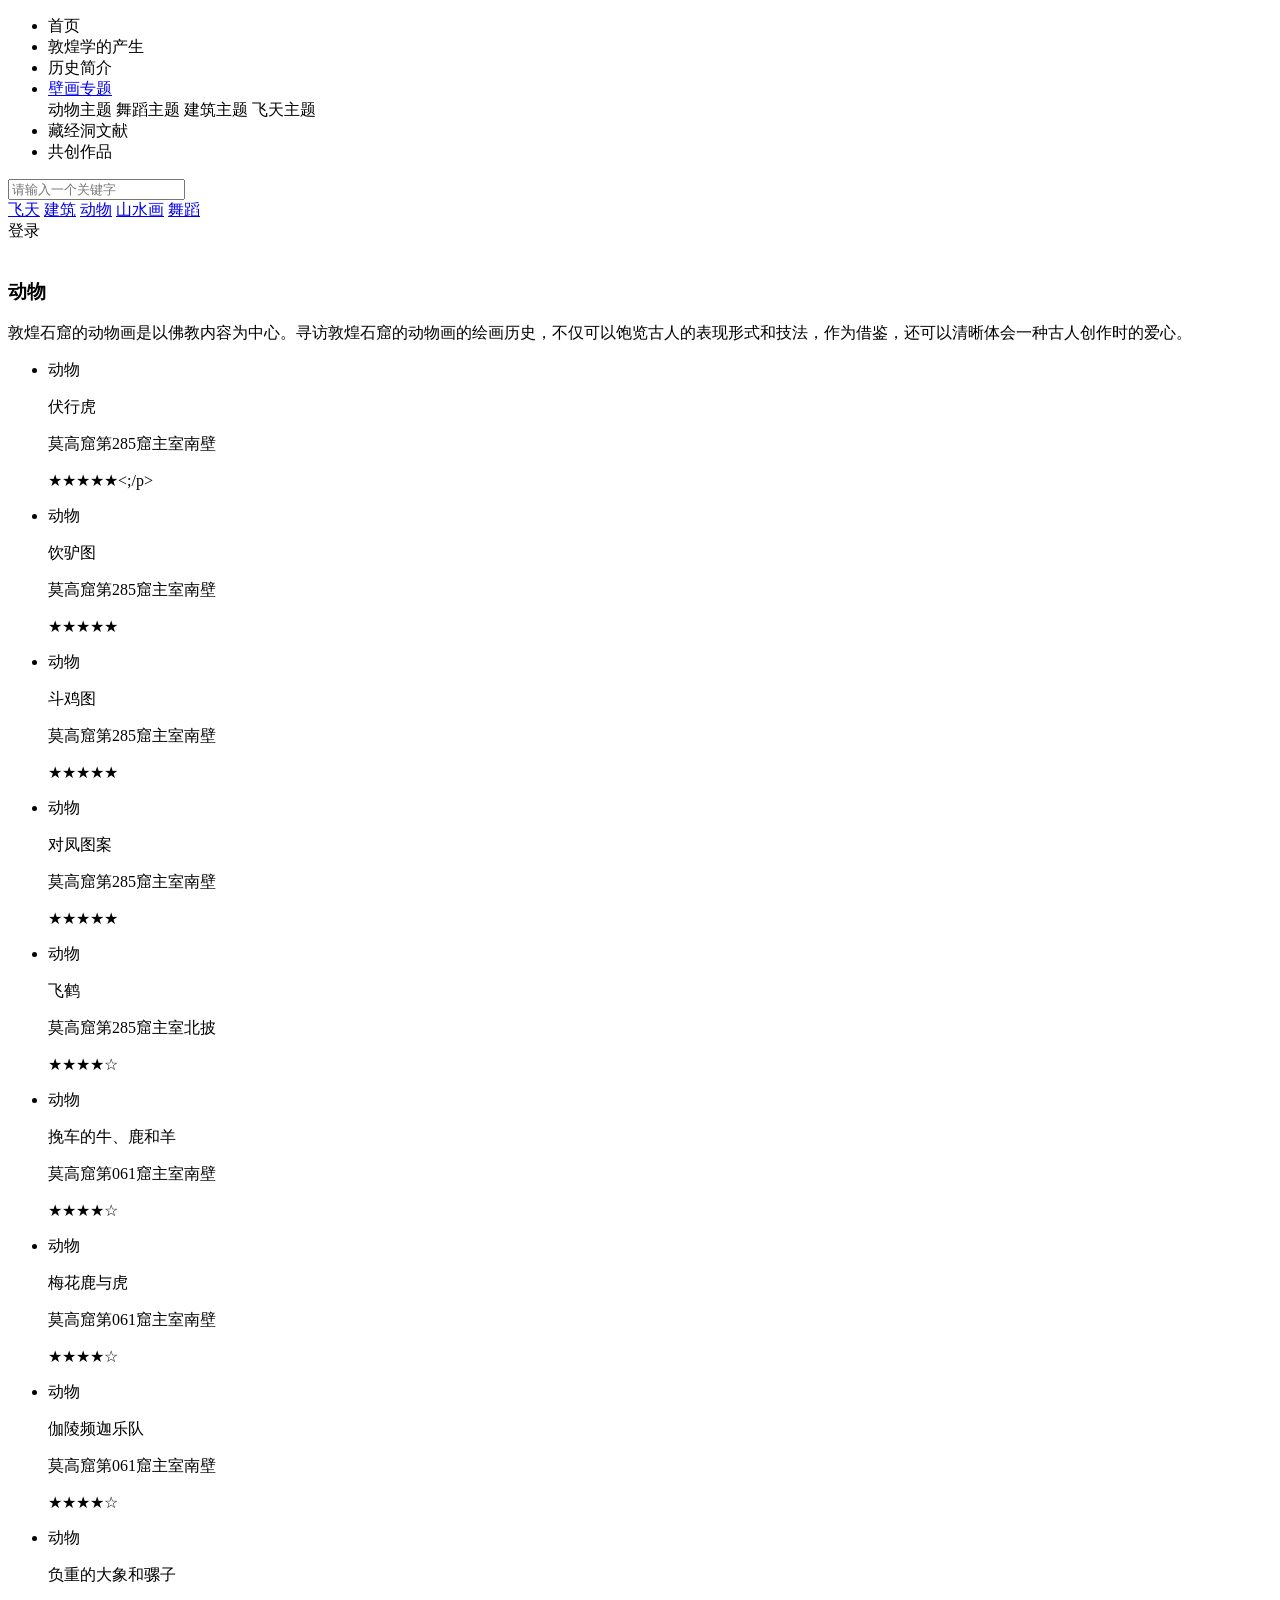
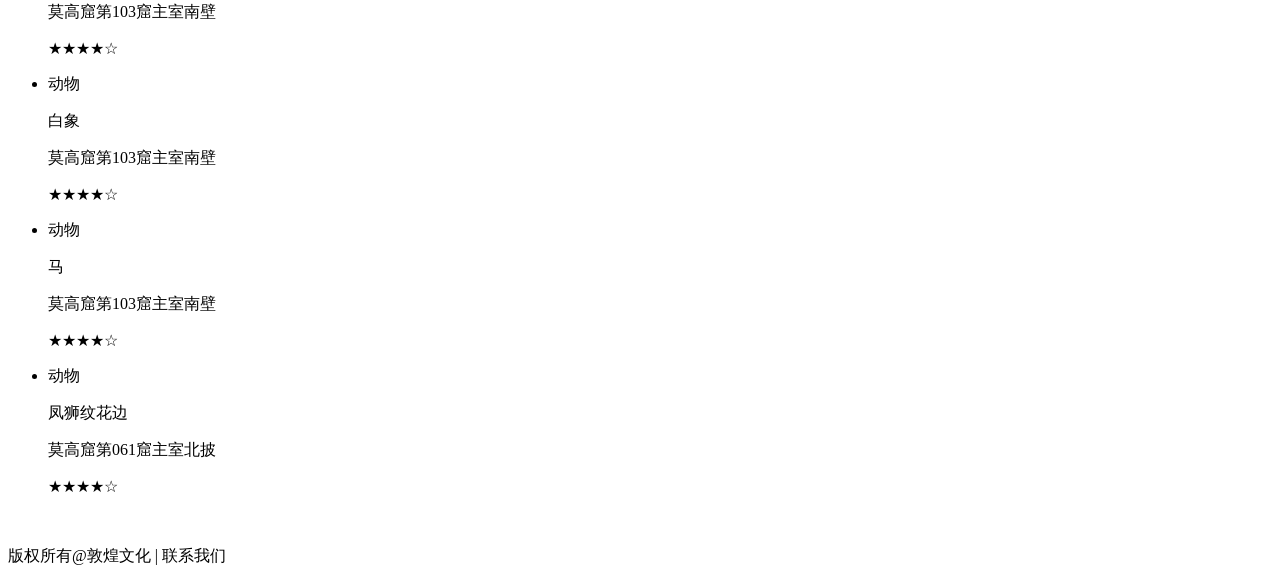
==== animal.html @ f5983458 "Add files via upload" ====
<!DOCTYPE html>
<html>
	<head>
		<meta charset="utf-8">
		<title>敦煌文化</title>
		<link rel="stylesheet" href="./css/index.css" />
		<link rel="stylesheet" href="./css/bihua.css" />
	</head>
	<body>
		<!-- 导航栏 -->
		<header>
			<!-- 头部 -->
			<div class="heard">
				<!-- 头部左边 -->
				<div class="heard_left">
					<!-- 图片 -->
					<!-- <div class="logo">
						<img src="./img/logo.png" alt="">
					</div> -->
					<!-- 导航标签 -->
					<nav>
						<ul>
							<li>
								<a onclick="delayedRedirect('./index.html',2000)">首页</a>
							</li>
							<li>
								<a onclick="delayedRedirect('./DunhuangStudies.html',2000)">敦煌学的产生</a>
							</li>
							<li>
								<a onclick="delayedRedirect('./history.html',2000)">历史简介</a>
							</li>
							<li class="rop-down-menu-box">
								<div class="drop-down-menu">
									<a href="#" class="dropdown-toggle">壁画专题</a>
									<div class="drop-box">
										<a onclick="delayedRedirect('./animal.html', 2000)">动物主题</a>
										<a onclick="delayedRedirect('./dance.html', 2000)">舞蹈主题</a>
										<a onclick="delayedRedirect('./architecture.html', 2000)">建筑主题</a>
										<a onclick="delayedRedirect('./Feitian.html', 2000)">飞天主题</a>
									</div>
								</div>
							</li>
							<li>
								<a onclick="delayedRedirect('./Scripture.html',2000)">藏经洞文献</a>
							</li>
							<li>
								<a onclick="delayedRedirect('./creation.html',2000)">共创作品</a>
							</li>
						</ul>
					</nav>
				</div>
				<!-- 头部右边 -->
				<div class="heard_right">
					<span class="input-container">
						<input type="text" id="searchInput" placeholder="请输入一个关键字" class="input-focus-trigger">
					<div class="list">
						<a href="#">飞天</a>
						<a href="#">建筑</a>
						<a href="#">动物</a>
						<a href="#" >山水画</a>
						<a href="#">舞蹈</a>
					</div>
					</span>
					<a onclick="delayedRedirect('./login.html',2000)">登录</a>
				</div>
				<div class="clear"></div>
			</div>
		</header>
		<!-- <div class="bg">
			<div class="bg1" style="background:url('https://ip.e-dunhuang.com/static/home/assets/banner/img/banner1.jpg') no-repeat;"></div>
			<div class="bg2" style="background:url('https://ip.e-dunhuang.com/static/home/assets/banner/img/banner1.jpg') no-repeat;"></div>
		</div> -->
		<!-- 说明 -->
		<div id="illustrate">
			<img src="./img/dongwu.png" alt="" />
			<div class="illustrate_box">
				<h3>动物</h3>
				<p>
					敦煌石窟的动物画是以佛教内容为中心。寻访敦煌石窟的动物画的绘画历史，不仅可以饱览古人的表现形式和技法，作为借鉴，还可以清晰体会一种古人创作时的爱心。
				</p>
			</div>
		</div>
		<!-- 中间主要内容 -->
		<div class="main_box2">
			<ul>
				<li>
					<div class="list_img">
						<span>动物</span>
						<img src="./img/a1.png" alt="" />
					</div>
					<p>伏行虎</p>
					<p>莫高窟第285窟主室南壁</p>
					<p>&#9733&#9733&#9733&#9733&#9733<;/p>
				</li>
				<li>
					<div class="list_img">
						<span>动物</span>
						<img src="./img/a2.png" alt="" />
					</div>
					<p>饮驴图</p>
					<p>莫高窟第285窟主室南壁</p>
					<p>&#9733&#9733&#9733&#9733&#9733</p>
				</li>
				<li>
					<div class="list_img">
						<span>动物</span>
						<img src="./img/a3.png" alt="" />
					</div>
					<p>斗鸡图</p>
					<p>莫高窟第285窟主室南壁</p>
					<p>&#9733&#9733&#9733&#9733&#9733</p>
				</li>
				<li>
					<div class="list_img">
						<span>动物</span>
						<img src="./img/a4.png" alt="" />
					</div>
					<p>对凤图案</p>
					<p>莫高窟第285窟主室南壁</p>
					<p>&#9733&#9733&#9733&#9733&#9733</p>
				</li>
				<li>
					<div class="list_img">
						<span>动物</span>
						<img src="./img/a5.png" alt="" />
					</div>
					<p>飞鹤</p>
					<p>莫高窟第285窟主室北披</p>
					<p>&#9733&#9733&#9733&#9733&#9734;</p>
				</li>
				<li>
					<div class="list_img">
						<span>动物</span>
						<img src="./img/a6.png" alt="" />
					</div>
					<p>挽车的牛、鹿和羊</p>
					<p>莫高窟第061窟主室南壁</p>
					<p>&#9733&#9733&#9733&#9733&#9734;</p>
				</li>
				<li>
					<div class="list_img">
						<span>动物</span>
						<img src="./img/a7.png" alt="" />
					</div>
					<p>梅花鹿与虎</p>
					<p>莫高窟第061窟主室南壁</p>
					<p>&#9733&#9733&#9733&#9733&#9734;</p>
				</li>
				<li>
					<div class="list_img">
						<span>动物</span>
						<img src="./img/a8.png" alt="" />
					</div>
					<p>伽陵频迦乐队</p>
					<p>莫高窟第061窟主室南壁</p>
					<p>&#9733&#9733&#9733&#9733&#9734;</p>
				</li>
				<li>
					<div class="list_img">
						<span>动物</span>
						<img src="./img/a9.png" alt="" />
					</div>
					<p>负重的大象和骡子</p>
					<p>莫高窟第103窟主室南壁</p>
					<p>&#9733&#9733&#9733&#9733&#9734;</p>
				</li>
				<li>
					<div class="list_img">
						<span>动物</span>
						<img src="./img/a10.png" alt="" />
					</div>
					<p>白象</p>
					<p>莫高窟第103窟主室南壁</p>
					<p>&#9733&#9733&#9733&#9733&#9734;</p>
				</li>
				<li>
					<div class="list_img">
						<span>动物</span>
						<img src="./img/a11.png" alt="" />
					</div>
					<p>马</p>
					<p>莫高窟第103窟主室南壁</p>
					<p>&#9733&#9733&#9733&#9733&#9734;</p>
				</li>
				<li>
					<div class="list_img">
						<span>动物</span>
						<img src="./img/a12.png" alt="" />
					</div>
					<p>凤狮纹花边</p>
					<p>莫高窟第061窟主室北披</p>
					<p>&#9733&#9733&#9733&#9733&#9734;</p>
				</li>
			</ul>
		</div>
		<footer>
			<div id="footer">
				<img class="footer_left" src="./img/footer_left.png" alt="">
				<img class="footer_right" src="./img/footer_right.png" alt="">
				<p>版权所有@敦煌文化 | 联系我们</p>
			</div>
		</footer>
		<button class="scroll-to-top"><img src="./img/up.svg" alt="" /></button>
		<script>
			// 搜索框
			// 1 获取事件源-文本框
			const input = document.querySelector('.input-focus-trigger')
			// 2 获取下拉菜单
			const list = document.querySelector('.list ')
			// 3 监听事件
			input.addEventListener('focus',function(){// 当文本框获得焦点时
				list.style.display = 'block'// 显示下拉菜单
			})
			input.addEventListener('blur',function(){// 当文本框失去焦点时
				list.style.display = 'none'// 隐藏下拉菜单
			})
			// 滚动到顶部按钮
			// 使用querySelector方法查找具有类名'scroll-to-top'的元素，并将其存储在变量scrollToTop中
			const scrollToTop = document.querySelector('.scroll-to-top');
			// 为window对象添加一个滚动事件监听器
			window.addEventListener('scroll', function() {
				// 检查当前页面的垂直滚动位置（scrollY）是否大于300像素
				if (window.scrollY > 300) {
					// 如果大于300像素，则将滚动到顶部按钮的display样式设置为'block'，使其可见
					scrollToTop.style.display = 'block';
				} else {
					// 否则，将滚动到顶部按钮的display样式设置为'none'，使其隐藏
					scrollToTop.style.display = 'none';
				}
			});
			// 为滚动到顶部按钮添加一个点击事件监听器
			scrollToTop.addEventListener('click', function() {
				// 当按钮被点击时，使用window的scrollTo方法平滑滚动到页面顶部
				// 参数对象中的top属性设置为0，表示滚动目标位置的垂直坐标是页面顶部
				// behavior属性设置为'smooth'，表示滚动动画是平滑的
				window.scrollTo({
					top: 0,
					behavior: 'smooth'
				});
			});
			// 点击图片,图片变大
			document.addEventListener('DOMContentLoaded', function() {// 当文档内容加载完成后
				const listItems = document.querySelectorAll('.main_box2 li');
				listItems.forEach(item => {// 遍历每个'li'元素
					item.addEventListener('mouseenter', function() {// 当鼠标移入'li'元素时
						listItems.forEach(li => li.classList.remove('floatinglis'));
						// 切换当前'li'元素的'floatinglis'类
						this.classList.toggle('floatinglis');// 添加或移除当前元素的'floatinglis'类
					});
				});
			});
			// 延缓链接跳转
			function delayedRedirect(url, delay) {
				setTimeout(function() {
					window.location.href = url;
				}, delay);
			}
		</script>
	</body>
</html>
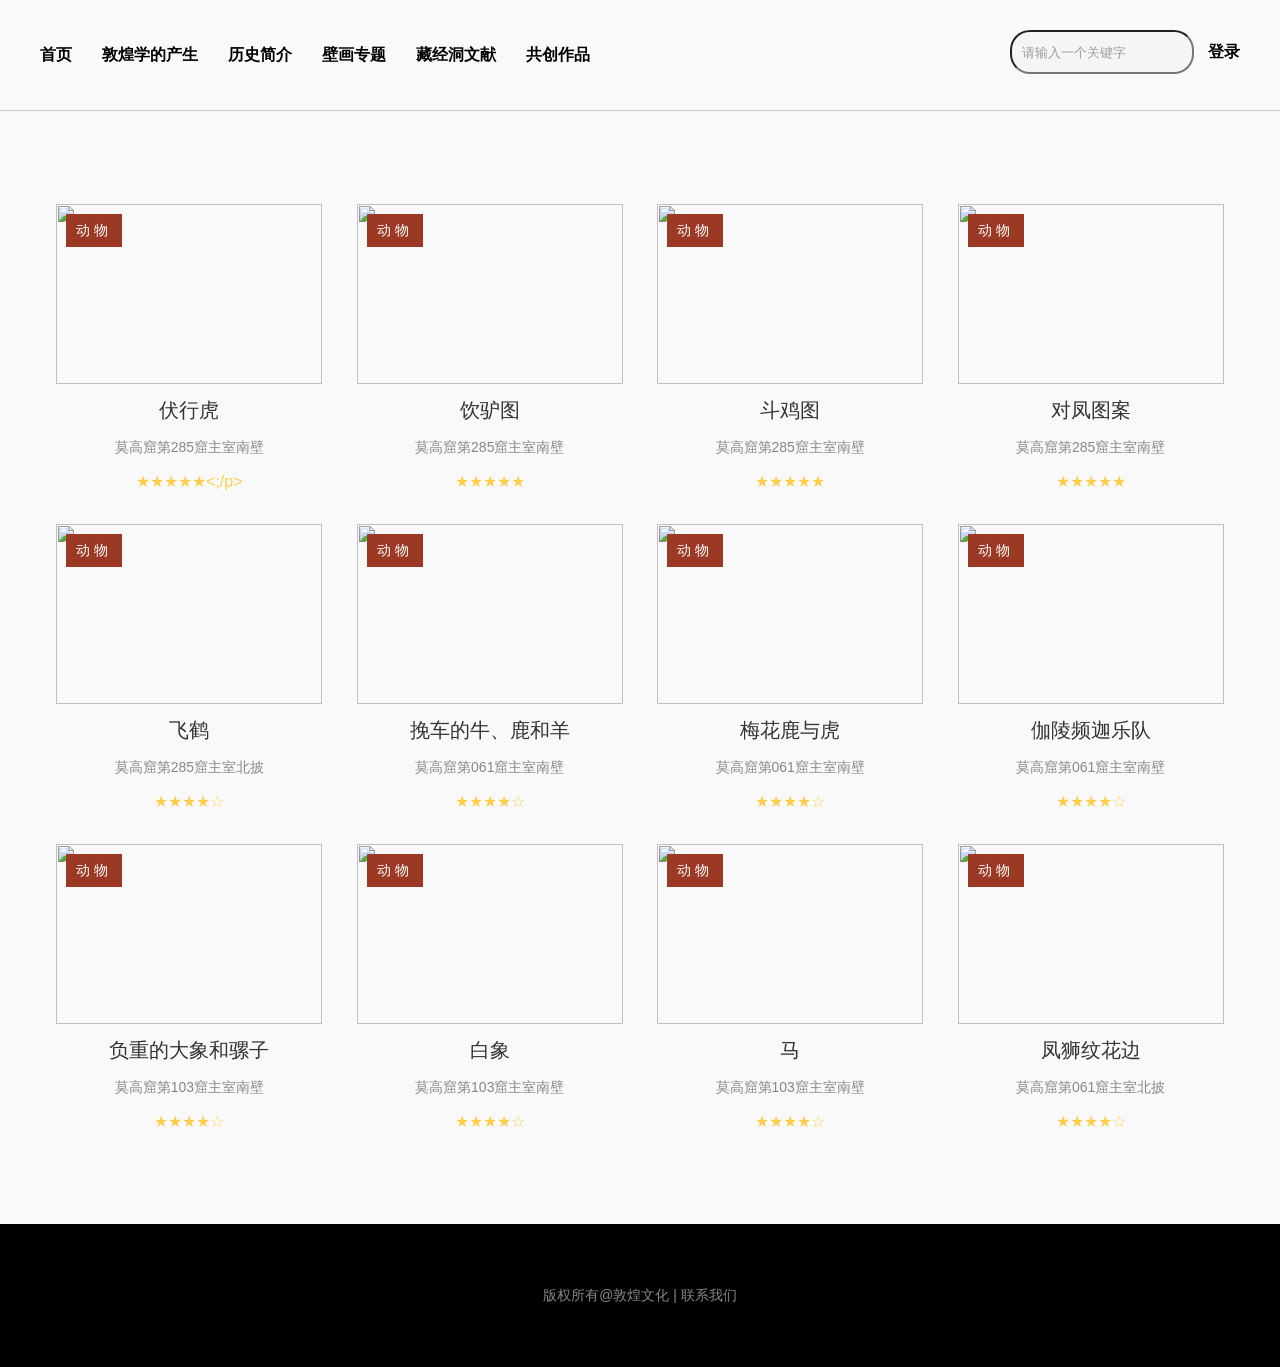
==== commit 94b4f45e: "Add files via upload" ====
--- a/animal.html
+++ b/animal.html
@@ -3,8 +3,8 @@
 	<head>
 		<meta charset="utf-8">
 		<title>敦煌文化</title>
-		<link rel="stylesheet" href="./css/index.css" />
-		<link rel="stylesheet" href="./css/bihua.css" />
+		<link rel="stylesheet" href="index.css" />
+		<link rel="stylesheet" href="bihua.css" />
 	</head>
 	<body>
 		<!-- 导航栏 -->
--- a/index.css
+++ b/index.css
@@ -0,0 +1,908 @@
+/* 清除默认格式 */
+*{
+	margin: 0;
+	padding:0;
+	list-style: none;
+}
+/* 清除浮动 */
+.clear{
+	clear: both;
+}
+.active{
+    color: red;
+}
+body::-webkit-scrollbar {
+    display: none;                    /* 隐藏滚动条 */
+}
+
+body {
+    font-family: "Helvetica Neue", Helvetica, "PingFang SC", "Hiragino Sans GB", "Microsoft YaHei", "微软雅黑", Arial, sans-serif;
+    background-color: #f9f9f9;
+    color: #333;
+    line-height: 1.6;
+}
+/* 头部导航栏 */
+header{
+	height: 110px;
+	position: relative;
+	z-index: 99;
+	/* background: url('https://ip.e-dunhuang.com/static/home/assets/banner/img/banner1.jpg') no-repeat; */
+	border-bottom: 1px solid #C8C8C8;
+	/* animation: moveBackground 10s linear infinite */
+}
+
+.heard{
+	width: 1200px;
+	height: 110px;
+	margin: 0 auto;
+}
+.heard_left{
+	float: left;
+	height: 110px;
+}
+.logo{
+	width: 140px;
+	height: 110px;
+	float: left;
+}
+.logo img {
+    /* 原有的动画和样式保留 */
+    width: 150px;           /* 修改宽度，使其与高度相同（正方形） */
+    height: 150px;          /* 保持高度 */
+    border-radius: 50%;     /* 关键代码：将边框半径设为50%，形成圆形 */
+    animation: moveImage 10s linear infinite; /* 如果需要保留动画请取消注释 */
+}
+@keyframes moveImage {
+	0% {
+		transform: translate(-100%,-100%);
+	}
+	50% {
+		transform: translate(450%,400%);
+	}
+	100%{
+		transform: translate(1050%,40%);
+	}
+}
+.hidden{
+	display: none;
+}
+.heard_right{
+	float: right;
+	margin-top: 30px;
+	/* line-height: 110px; */
+}
+.heard_right a{
+	font-weight: bolder;
+	color: #000;
+	text-decoration: none;
+}
+.heard_right a:hover{
+	text-decoration: underline;
+	color: #ff3030;
+}
+/* 搜索显示下拉菜单 */
+.list{
+	display: none; 
+	position: absolute;
+	background-color: white;
+	border: 1px solid #ccc;
+	z-index: 999; 
+	max-height: 200px; 
+	overflow-y: auto; 
+	width: 160px;
+	border-radius: 1.25rem;
+	padding: 0 10px;
+	margin-right: 10px;
+}
+.list a{
+	display: block;
+	color: #878787;
+	text-decoration: none;
+	padding: 10px;
+	font-weight: bolder;
+}
+.list a:hover{
+	color: #ff3030;
+	text-decoration: underline;
+}
+.input-container input{
+	position: relative; 
+	display: inline-block;
+	width: 160px;
+	height: 40px;
+	background-color: #f5f5f5;
+	border-radius: 1.25rem;
+	padding: 0 10px;
+	margin-right: 10px;
+}
+.input-container input::placeholder{
+	color: #999E9C;
+}
+.hidden {
+    display: none;
+}
+nav{
+	float: left;
+	height: 100%;
+}
+.rop-down-menu{
+	display: inline-block;
+}
+nav ul>li{
+	float: left;
+	height: 110px;
+	line-height: 110px;
+	margin-right: 30px;
+}
+nav ul>li>a{
+	text-decoration: none;
+	color: #000;
+	font-weight: bolder;
+}
+nav ul>li>a:hover{
+	color: #ff3030;
+	text-decoration: underline;
+}
+.drop-down-menu{
+	width: 64px;
+}
+.drop-down-menu>a{
+	color: #000;
+	font-weight: bolder;
+	text-decoration: none;
+}
+.drop-down-menu:hover>a{
+	color: #ff3030;
+	text-decoration: underline;
+}
+.drop-box{
+	display: none;
+}
+.rop-down-menu-box:hover .drop-box{
+	display: block;
+	border-top: 4px solid #ff3030;
+	position: relative;
+	top: -10px;
+	background-color: #fff;
+	box-shadow: 0 5px 20px rgba(0,0, 0, 0.15);
+	width: 200px;
+	line-height: 30px;
+}
+.drop-box a{
+	display: block;
+	color: #878787;
+	text-decoration: none;
+	padding: 10px;
+	font-weight: bolder;
+}
+.drop-box a:hover{
+	color: #000;
+	text-decoration: underline;
+}
+/* banner栏目 */
+#banner{
+	position: relative;
+	height: 750px;
+	margin: 0 auto;
+	background: url(../img/banner.png) no-repeat;
+	background-size: cover;
+	background-position: center;
+	width: 100%;
+	z-index: 9;
+}
+.litte_box{
+	position: relative;
+	width: 1400px;
+	margin: 0 auto;
+}
+.banner_text{
+	width: 700px;
+	color: #fff;
+	float: left;
+	margin-left: 145px;
+	margin-top: 145px;
+}
+.banner_text p{
+	line-height: 30px;
+	margin-top: 30px;
+}
+.index_more{
+	width: 126px;
+	height: 40px;
+}
+.index_more a{
+	display: inline-block;
+	width: 100%;
+	height: 100%;
+	text-align: center;
+	letter-spacing: 4px;
+	background-color: #ff3030;
+	color: #fff;
+	text-decoration: none;
+	line-height: 40px;
+	border-radius: 10px;
+	margin-top: 20px;
+	font-size: 14px;
+}
+.index_more a:hover{
+	color: #bf4800;
+}
+.index_img{
+	float: right;
+	width: 300px;
+	margin-right: 150px;
+	margin-top: 100px;
+	cursor: pointer;
+}
+.index_img img{
+	width: 100%;
+	display: block;
+}
+/* 壁画专题 */
+#Mural_Special_Topic{
+	position: relative;
+	width: 100%;
+	height: 750px;
+	padding: 50px 0px;
+	background: url(../img/bg1.png);
+	/* z-index: 99; */
+}
+
+.Mural_Special_Topic_box{
+	width: 1400px;
+	margin: 0 auto;
+	transform: translateY(-200px);
+
+}
+.h2{
+	position: relative;
+	z-index: 3;
+	text-align: center;
+}
+.h2 h2{
+	font-size: 40px;
+}
+.h2 p{
+	color: #878787;
+	line-height: 30px;
+	margin-top: 10px;
+}
+.Mural_Special_list{
+	margin-top: 30px;
+	justify-content: space-evenly;
+}
+.Mural_Special_list li{
+	display: inline-block;
+	width: 280px;
+	margin: 13px;
+	background-color: #fff;
+	padding: 10px 20px;
+	border-radius: 20px;
+	cursor: pointer;
+	transition: transform 0.9s ease;
+}
+.floatinglis {
+	transform: scale(1.02); /* 将 li 元素放大到原来的 1.1 倍 */
+	box-shadow: 0 4px 4px rgba(0, 0, 0, 0.3);
+}
+.Mural_Special_list li img{
+	width: 100%;
+}
+.Mural_Special_list li h3{
+	font-size: 26px;
+	line-height: 40px;
+	margin: 10px 0px;
+}
+.Mural_Special_list li h3 a {
+	text-decoration: none; /* 去掉下划线 */
+	color: inherit;
+}
+.Mural_Special_list_txt{
+	display: -webkit-box;
+	-webkit-box-orient: vertical;
+	-webkit-line-clamp: 3;
+	overflow: hidden;
+	font-size: 14px;
+	color: #999;
+	line-height: 26px;
+}
+.Mural_Special_list_number{
+	font-size: 14px;
+	color: #cdcdcd;
+	margin-top: 10px;
+}
+.Mural_Special_list_number span{
+	color: #bf4800;
+}
+/* 文献 */
+#Mural_Special_literature{
+	width: 100%;
+	background: url(../img/wenxian.png) no-repeat;
+	background-position: center;
+	background-size: cover;
+	padding: 50px 0px;
+	height: 750px;
+}
+#Mural_Special_literature .h2{
+	color: #fff;
+}
+#literature_box{
+	width: 1200px;
+	margin: 0 auto;
+	margin-top: 100px;
+}
+.literature_box_left{
+	color: #fff;
+	line-height: 30px;
+	display: inline-block;
+}
+.literature_box_left ul li{
+	height: 78px;
+	line-height: 78px;
+	width: 100%;
+	white-space: nowrap;
+	overflow: hidden;
+	text-overflow: ellipsis;
+}
+.liItemSty a {
+	text-decoration: none;
+	opacity: 1;
+	color: rgba(255, 255, 255, 0.7);
+	font-weight: 200;
+	text-align: left;
+	font-size: 30px;
+	/* margin-bottom: 30px; */
+	padding-left: 40px;
+	line-height: 48px;
+	background: url('../img/li_1.svg') left center no-repeat;
+	background-size: 25px 25px;
+}
+.liItemSty a:hover {
+	text-decoration: none;
+	opacity: 1;
+	color: rgba(255, 255, 255, 1);
+	font-weight: 200;
+	text-align: left;
+	padding: 8px 0 8px 40px;
+	line-height: 48px;
+	font-size: 30px;
+	background: url('../img/li_2.svg') left center no-repeat;
+	background-size: 25px 25px;
+}
+.liItemSty a.active1 {
+	text-decoration: none;
+	opacity: 1;
+	color: rgba(255, 255, 255, 1);
+	font-weight: 200;
+	text-align: left;
+	padding: 8px 0 8px 40px;
+	line-height: 48px;
+	font-size: 30px;
+	background: url('../img/li_2.svg') left center no-repeat;
+	background-size: 25px 25px;
+}
+.literature_box_right{
+	width: 590px;
+	height: 450px;
+	float: right;
+	top: 0px;
+}
+.literature_box_right img{
+	width: 100%;
+}
+/* 共创作品 */
+#Mural_Special_works{
+	width: 100%;
+	padding: 50px 0px;
+	background: url(../img/bg3.png) no-repeat;
+	background-position: center;
+	background-size: cover;
+	height: 700px;
+}
+.Co_create_works_box{
+	width: 1200px;
+	margin: 0 auto;
+}
+.Co_create_works_box li{
+	width: 296px;
+	display: inline-block;
+	margin: 30px 30px;
+	background-color: #fff;
+	border-radius: 20px;
+	padding: 20px 20px;
+}
+.works_box_img{
+	width: 100%;
+	height: 296px;
+	overflow: hidden;
+	text-align: center;
+	position: relative;
+}
+.Co_create_works_box li:nth-child(1) .works_box_img{
+	background: url(../img/create1.png) no-repeat;
+	background-position: center;
+	background-size: cover;
+}
+.Co_create_works_box li:nth-child(2) .works_box_img{
+	background: url(../img/create2.png) no-repeat;
+	background-position: center;
+	background-size: cover;
+}
+.Co_create_works_box li:nth-child(3) .works_box_img{
+	background: url(../img/create3.png) no-repeat;
+	background-position: center;
+	background-size: cover;
+}
+.Co_create_works_box h3{
+	font-size: 26px;
+	line-height: 40px;
+	margin: 10px 0;
+}
+.Co_create_works_box li{
+	cursor: pointer;
+	list-style: none;
+	margin-bottom: 20px;
+	transition: transform 0.3s ease, box-shadow 0.3s ease;
+}
+.work_box_txt{
+	height: 78px;
+	display: -webkit-box;
+	-webkit-box-orient: vertical;
+	-webkit-line-clamp: 3;
+	overflow: hidden;
+	font-size: 14px;
+	color: #999;
+	line-height: 26px;
+}
+.floating {
+	transform: translateY(-10px);
+	box-shadow: 0 4px 15px rgba(0, 0, 0, 0.2);
+}
+/* 壁画元素 */
+#Mural_Special_Element{
+	background-color: #e0ddd9;
+	width: 100%;
+	padding: 50px 0px;
+	background-position: center;
+	background-size: cover;
+}
+.Mural_Special_Element_box{
+	width: 1400px;
+	margin: 0 auto;
+}
+.Mural_Special_Element_box li{
+	width: 390px;
+	height: 550px;
+	display: inline-block;
+	margin: 30px 20px;
+	background-color: #fff;
+	border-radius: 20px;
+	padding: 20px 15px;
+	cursor: pointer;
+	list-style: none;
+	/* margin-bottom: 20px; */
+	transition: transform 0.5s ease-in-out;
+	position: relative;
+}
+.Special_Element_img{
+	width: 100%;
+	height: 400px;
+	overflow: hidden;
+	text-align: center;
+	position: relative;
+}
+.Mural_Special_Element_box h3{
+	font-size: 26px;
+	line-height: 40px;
+	margin: 10px 0;
+}
+.Special_Element_txt{
+	height: 78px;
+	display: -webkit-box;
+	-webkit-box-orient: vertical;
+	-webkit-line-clamp: 3;
+	overflow: hidden;
+	font-size: 14px;
+	color: #999;
+	line-height: 26px;
+}
+.carousel-image {
+	position: absolute;
+	top: 0;
+	left: 0;
+	width: 100%;
+	opacity: 0;
+}
+ 
+.carousel-image.active {
+	opacity: 1;
+	background-position: center;
+	background-size: cover;
+}
+.carousel-buttons {
+	position: absolute;
+	top: 50%;
+	width: 100%;
+	display: flex;
+	opacity: 0;
+	justify-content: space-between; /* 按钮之间的间距 */
+}
+ 
+.carousel-buttons button {
+	background-color: rgba(0, 0, 0, 0.2); /* 半透明背景 */
+	color: white; /* 白色文字 */
+	border: none; /* 无边框 */
+	padding: 10px; /* 内边距 */
+	cursor: pointer; /* 鼠标悬停时显示为手形 */
+}
+ 
+.carousel-buttons button:hover {
+    background-color: rgba(0, 0, 0, 0.7); /* 鼠标悬停时背景颜色变深 */
+}
+/* 当鼠标悬停在carousel容器上时显示按钮 */
+.carousel:hover .carousel-buttons {
+    opacity: 1;
+}
+footer{
+	position: relative;
+	background-color: #000;
+	padding: 60px 0px;
+}
+#footer{
+	width: 1200px;
+	margin: 0 auto;
+	text-align: center;
+	color: #878787;
+	font-size: 14px;
+}
+.footer_left{
+	position: absolute;
+	left: 0;
+	bottom: 0;
+	width: 100px;
+}
+.footer_right{
+	position: absolute;
+	top: 0;
+	right: 0;
+	width: 100px;
+}
+/* 1. 触发按钮样式 */
+.elevator-trigger {
+    position: fixed;
+    right: 0px;
+    top: 50%;          /* 垂直居中 */
+    transform: translateY(-50%);
+    z-index: 999;      /* 保证在最上层 */
+    cursor: pointer;
+    transition: transform 0.3s;
+}
+
+/* 鼠标悬停时图标放大一点 */
+.elevator-trigger:hover {
+    transform: translateY(-50%) scale(1.1);
+}
+.elevator-trigger img {
+    width: 35px;
+    height: 35px;
+    border-radius: 50%;
+    display: block;    /* 消除图片底部的默认间隙 */
+    opacity: 0;
+    visibility: hidden;
+    /* --- 关键代码 1：添加过渡动画 --- */
+    transition: transform 0.5s ease; /* 0.3秒平滑过渡 */
+}
+.elevator-trigger img.visible {
+    opacity: 1;
+    visibility: visible;
+}
+/* --- 关键代码 2：定义向右移动后的状态 --- */
+.elevator-trigger img.move-right {
+    transform: translateX(50px); /* 向右移动 40px */
+}
+.xtx-elevator {
+    position: fixed;
+    right: -80px;
+    top: 50%;
+    transform: translateY(-50%);
+    z-index: 998;
+    
+    /* 关键：默认隐藏 */
+    opacity: 0;
+    visibility: hidden; 
+    transition: all 0.3s ease;
+}
+
+.xtx-elevator.active {
+    opacity: 1;
+    visibility: visible;
+    /* 可以稍微向左移动一点，增加动画感 */
+    right: 10px;
+}
+.xtx-elevator .xtx-elevator-list {
+	list-style: none;
+	background: rgba(255, 255, 255, 0.9); /* 半透明背景 */
+	padding: 10px;
+	border-radius: 8px;
+	box-shadow: 0 4px 15px rgba(0,0,0,0.1);
+
+}
+.xtx-elevator .xtx-elevator-list li {
+	height: 55px;
+	padding: 9px;
+	text-align: center;
+}
+.xtx-elevator .xtx-elevator-list li a {
+	width: 35px;
+	height: 20px;
+	display: block;
+	text-decoration: none;
+	color: #333;
+	font-style: normal;
+}
+.xtx-elevator .xtx-elevator-list li a:hover,
+.xtx-elevator .xtx-elevator-list li a.active {
+	color: #ff3030;
+}
+/* .xtx-elevator .xtx-elevator-list li a i {
+	display: block;
+	width: 16px;
+	height: 16px;
+	position: relative;
+	left: 4px;
+	background-position: 8px -106px;  
+	font-size: 20px;
+	transform: rotate(-90deg);
+} */
+.xtx-elevator .xtx-elevator-list li a img{
+	width: 20px;
+	height: 20px;
+}
+/* 第二导航栏 */
+#nav2 {
+	width: 100%;
+	line-height: 45px;
+	background-color: #8C1B1B;
+}
+.nav2_box {
+	width: 1200px;
+	margin: 0 auto;
+	color: #fff;
+}
+.nav2_box a {
+	color: #fff;
+	text-decoration: none;
+}
+.nav2_box a:hover {
+	color: #ff3030; /* 悬停时链接文字颜色 */
+	text-decoration: underline; /* 悬停时添加下划线 */
+}
+#banner2 {
+	width: 100%;
+	height: 140px;
+	background-color: #000;
+}
+.banner2 {
+	width: 1200px;
+	height: 140px;
+	background: url(../img/banner-two.png) no-repeat;
+	background-size: cover;
+	background-position: center;
+	color: #fff;
+}
+.banner2 h3 {
+	padding-left: 800px;
+	line-height: 80px;
+	color: #812918;
+	font-size: 30px;
+}
+.banner2 p {
+	padding-left: 840px;
+	color: #B4B4B4;
+	font-size: 20px;
+}
+/* 遮罩 */
+.z-depth-2 {
+	position: relative;
+	z-index: 2;
+}
+.tuback {
+	position: absolute;
+	top: 0;
+	left: 0;
+	width: 100%;
+	z-index: -1;
+	overflow: hidden;
+}
+.tuback img {
+	height: 1080px;
+	margin-top: -170px;
+	animation: imganm 10s linear infinite;
+	-webkit-animation: imganm 30s linear infinite;
+}
+@keyframes imganm {
+	0% {
+		transform: translate(0,0);
+	}
+	100% {
+		transform: translate(-200px,0); 
+	}
+}
+img {
+	vertical-align: middle;
+	border-style: none;
+}
+.bgzzbox1 {
+	display: flex;
+	box-sizing: border-box;
+	height: 600px;
+}
+.bgzzleft {
+	display: flex;
+	justify-content: flex-end;
+	width: 52%;
+	padding: 100px 0;
+	min-height: calc(100vh - 221px);
+	background-color: rgba(0, 0, 0, 0.8);
+	color: #fff;
+}
+.boxTitles {
+	width: 588px;
+	padding-top: 60px;
+	padding-right: 50px;
+}
+.boxTitles h3 {
+	padding-top: 10px;
+	/* text-align: right; */
+	padding-right: 10px;
+	font-size: 40px;
+	font-weight: 200;
+}
+.boxTitles p {
+	/* text-indent: 2em; */
+	margin-top: 30px;
+	color: #999;
+	line-height: 35px;
+}
+.morelink {
+	text-align: right;
+	margin-top: 30px;
+	padding-right: 30px;
+}
+.morelink a {
+	color: #fff;
+	padding: 10px 40px;
+	letter-spacing: 5px;
+	border-radius: 5px;
+	background-color: #e8473e;
+	-webkit-border-radius: 5px;
+	-moz-border-radius: 5px;
+	-ms-border-radius: 5px;
+	-o-border-radius: 5px;
+}
+a, a:hover {
+	text-decoration: none;
+}
+.bgzzcenter {
+	width: 468px;
+}
+.cctop {
+	height: 50px;
+	background-color: rgba(0, 0, 0, 0.8);
+}
+.cctent {
+	display: flex;
+	justify-content: space-around;
+	align-self: center;
+	width: 468px;
+	height: 300px;
+}
+.cctopleft {
+	flex: 1;
+	width: 234px;
+	height: 300px;
+	line-height: 100px;
+	background: radial-gradient(circle at 107% 100%, transparent 0px 250px, rgba(0, 0, 0, 0.8) 0px 100%);
+	background-repeat: no-repeat;
+	background-size: 100% 100%;
+}
+.cctopright {
+	flex: 1;
+	width: 234px;
+	height: 300px;
+	line-height: 100px;
+	background: radial-gradient(circle at -7% 100%, transparent 250px 0px, rgba(0, 0, 0, 0.8) 0px 100%);
+	background-repeat: no-repeat;
+	background-size: 100% 100%;
+}
+.bgzzright {
+	width: 20%;
+	background-color: rgba(0, 0, 0, 0.8);
+}
+.tablist {
+	width: 100%;
+	padding-top: 50px;
+	padding-bottom: 50px;
+	display: flex;
+	justify-content: center;
+	align-items: center;
+	position: relative;
+	background-color: rgba(0, 0, 0, 0.8);
+}
+	justify-content: center;
+	align-items: center;
+	position: relative;
+	background-color: rgba(0, 0, 0, 0.8);
+}
+.tablist div {
+	flex: 1;
+	text-align: center;
+}
+.tabItem {
+	position: relative;
+	cursor: pointer;
+}
+.tablist div {
+	flex: 1;
+	text-align: center;
+}
+.tabItem_img {
+	height: 90px;
+	line-height: 90px;
+	position: relative;
+	z-index: 9;
+}
+.zt1 {
+	width: 80px;
+}
+img {
+	vertical-align: middle;
+	border-style: none;
+}
+.tabItem>.tabItem_title.active {
+	color: #ff3030;
+}
+.tablist div {
+	flex: 1;
+	text-align: center;
+}
+.tabItem_title {
+	font-size: 14px;
+	margin-top: 10px;
+	min-width: 70px;
+	color: #fff;
+}
+.tabItem_title:hover{
+	color: #ff3030;
+}
+.tabline {
+	display: inline-block;
+	width: 100%;
+	height: 2px;
+	position: absolute;
+	top: 50%;
+	left: 0px;
+	z-index: 0;
+	transform: translateY(-50%);
+	background-color: #A33D2E;
+	-webkit-transform: translateY(-50%);
+	-moz-transform: translateY(-50%);
+	-ms-transform: translateY(-50%);
+	-o-transform: translateY(-50%);
+}
+.tablinez {
+	display: inline-block;
+	width: 100%;
+	height: 1px;
+	position: absolute;
+	top: 50%;
+	left: 0px;
+	z-index: 0;
+	transform: translateY(-50%);
+	background-color: #773E2D;
+	-webkit-transform: translateY(-50%);
+	-moz-transform: translateY(-50%);
+	-ms-transform: translateY(-50%);
+	-o-transform: translateY(-50%);
+}
+
--- a/bihua.css
+++ b/bihua.css
@@ -0,0 +1,157 @@
+#illustrate {
+    position: relative;
+    width: 100%;
+    overflow: hidden;
+	display: inline-block;
+}
+#illustrate img {
+    width: 100%;
+	animation: zoomInOut 5s infinite;
+}
+@keyframes zoomInOut {
+	0% {
+		transform: scale(1); /* 原始大小 */
+	}
+	50% {
+		transform: scale(1.05); /* 放大到1.5倍 */
+	}
+	100% {
+		transform: scale(1); /* 回到原始大小 */
+	}
+}
+.illustrate_box {
+    position: absolute;
+    width: 100%;
+    text-align: center;
+    color: #fff;
+    top: 40px;
+}
+.illustrate_box p {
+    width: 1000px;
+    margin: 0 auto;
+}
+
+.illustrate_box h3 {
+    font-size: 40px;
+    line-height: 100px;
+}
+.main_box2 ul {
+    width: 1200px;
+    margin: 0 auto;
+    text-align: center;
+    margin-top: 60px;
+    margin-bottom: 60px;
+}
+
+.main_box2 ul li {
+    width: 266px;
+    display: inline-block;
+    margin: 0px 15px;
+    margin-bottom: 30px;
+	transition: transform 0.5s ease, box-shadow 0.5s ease;
+}
+
+.main_box2 ul li {
+    cursor: pointer;
+}
+
+
+
+.main_box2 ul li p {
+    text-align: center;
+}
+
+.main_box2 ul li p:nth-child(2) {
+    font-size: 20px;
+    margin: 10px 0px;
+}
+
+.main_box2 ul li p:nth-child(3) {
+    font-size: 14px;
+    color: #878787;
+    margin-bottom: 10px;
+}
+
+.main_box2 ul li p:nth-child(4) {
+    color: #FDCE4C;
+}
+
+.list_img {
+    position: relative;
+    width: 100%;
+}
+
+.list_img img {
+    width: 100%;
+    height: 180px;
+}
+
+.list_img span {
+    position: absolute;
+    top: 10px;
+    left: 10px;
+    background-color: #9c3925;
+    color: #fff;
+    padding: 5px 10px;
+    font-size: 14px;
+    letter-spacing: 4px;
+}
+/* 按钮基础样式 */
+.scroll-to-top {
+    position: fixed;       /* 固定定位，始终在屏幕右下角 */
+    bottom: 30px;          /* 距离底部距离 */
+    right: 30px;           /* 距离右侧距离 */
+    width: 50px;           /* 宽度 */
+    height: 50px;          /* 高度 */
+    border: none;          /* 无边框 */
+    border-radius: 50%;    /* 圆形 */
+    cursor: pointer;       /* 鼠标变成手型 */
+    outline: none;         /* 去除点击轮廓 */
+    z-index: 999;          /* 层级调高，防止被遮挡 */
+    
+    /* 关键：深色背景，让白色图片显现 */
+    background-color: rgba(0, 0, 0, 0.6); 
+    
+    /* 动画过渡 */
+    transition: all 0.3s ease;
+    
+    /* 默认隐藏（通过JS控制显示） */
+    display: none; 
+}
+
+/* 按钮内的图片样式 */
+.scroll-to-top img {
+    width: 24px;           /* 图片宽度，根据需要调整 */
+    height: auto;          /* 高度自适应 */
+    display: block;        /* 转为块级元素 */
+    margin: 13px auto;     /* 垂直居中 (50px高度 - 24px图片高度) / 2 ≈ 13px */
+}
+
+/* 鼠标悬停时的效果 */
+.scroll-to-top:hover {
+    background-color: #ff4500; /* 悬停变为你网站的主题色（敦煌红） */
+    transform: translateY(-3px); /* 微微上浮效果 */
+    box-shadow: 0 4px 10px rgba(255, 69, 0, 0.4); /* 添加阴影 */
+}
+.learn-more-btn {
+	display: block; /* 让按钮显示为块级元素，以便更好地控制布局 */
+	margin: 20px auto; /* 在上下添加外边距，并水平居中 */
+	padding: 10px 20px; /* 内边距，控制按钮内部文本与边框的距离 */
+	background-color: #FF1124; /* 背景颜色 */
+	color: white; /* 文字颜色 */
+	border: none; /* 去掉边框 */
+	border-radius: 5px; /* 圆角边框 */
+	cursor: pointer; /* 鼠标悬停时显示为手型 */
+	font-size: 16px; /* 字体大小 */
+	text-align: center; /* 文字居中 */
+	text-decoration: none; /* 去掉文字下划线 */
+	transition: background-color 0.3s ease; /* 背景颜色过渡效果 */
+}
+.learn-more-btn a {
+	text-decoration: none; /* 去掉下划线 */
+	color: inherit;
+}
+.learn-more-btn:hover {
+	background-color: #7e2030; /* 鼠标悬停时的背景颜色 */
+	color: #9c3925;
+}
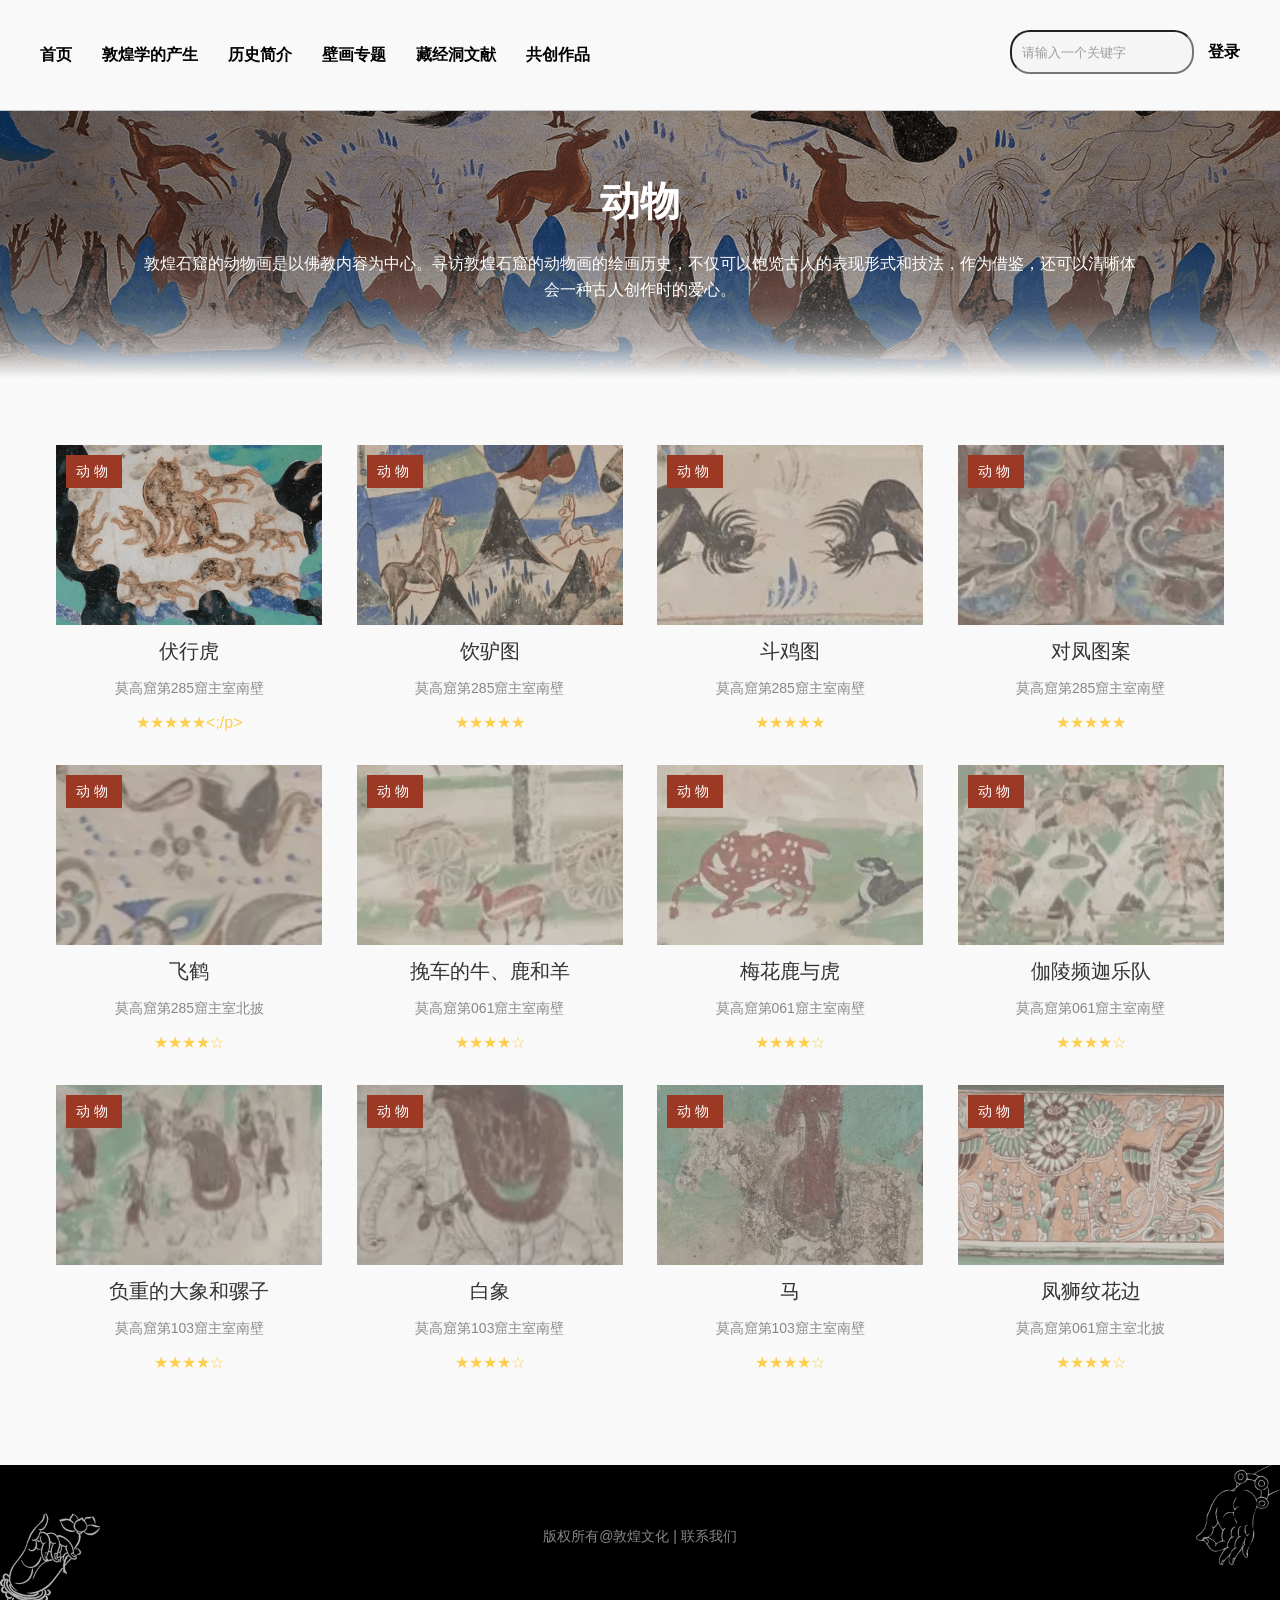
==== commit f4948e88: "Add files via upload" ====
--- a/animal.html
+++ b/animal.html
@@ -3,8 +3,8 @@
 	<head>
 		<meta charset="utf-8">
 		<title>敦煌文化</title>
-		<link rel="stylesheet" href="index.css" />
-		<link rel="stylesheet" href="bihua.css" />
+		<link rel="stylesheet" href="./css/index.css" />
+		<link rel="stylesheet" href="./css/bihua.css" />
 	</head>
 	<body>
 		<!-- 导航栏 -->
--- a/css/index.css
+++ b/css/index.css
@@ -0,0 +1,908 @@
+/* 清除默认格式 */
+*{
+	margin: 0;
+	padding:0;
+	list-style: none;
+}
+/* 清除浮动 */
+.clear{
+	clear: both;
+}
+.active{
+    color: red;
+}
+body::-webkit-scrollbar {
+    display: none;                    /* 隐藏滚动条 */
+}
+
+body {
+    font-family: "Helvetica Neue", Helvetica, "PingFang SC", "Hiragino Sans GB", "Microsoft YaHei", "微软雅黑", Arial, sans-serif;
+    background-color: #f9f9f9;
+    color: #333;
+    line-height: 1.6;
+}
+/* 头部导航栏 */
+header{
+	height: 110px;
+	position: relative;
+	z-index: 99;
+	/* background: url('https://ip.e-dunhuang.com/static/home/assets/banner/img/banner1.jpg') no-repeat; */
+	border-bottom: 1px solid #C8C8C8;
+	/* animation: moveBackground 10s linear infinite */
+}
+
+.heard{
+	width: 1200px;
+	height: 110px;
+	margin: 0 auto;
+}
+.heard_left{
+	float: left;
+	height: 110px;
+}
+.logo{
+	width: 140px;
+	height: 110px;
+	float: left;
+}
+.logo img {
+    /* 原有的动画和样式保留 */
+    width: 150px;           /* 修改宽度，使其与高度相同（正方形） */
+    height: 150px;          /* 保持高度 */
+    border-radius: 50%;     /* 关键代码：将边框半径设为50%，形成圆形 */
+    animation: moveImage 10s linear infinite; /* 如果需要保留动画请取消注释 */
+}
+@keyframes moveImage {
+	0% {
+		transform: translate(-100%,-100%);
+	}
+	50% {
+		transform: translate(450%,400%);
+	}
+	100%{
+		transform: translate(1050%,40%);
+	}
+}
+.hidden{
+	display: none;
+}
+.heard_right{
+	float: right;
+	margin-top: 30px;
+	/* line-height: 110px; */
+}
+.heard_right a{
+	font-weight: bolder;
+	color: #000;
+	text-decoration: none;
+}
+.heard_right a:hover{
+	text-decoration: underline;
+	color: #ff3030;
+}
+/* 搜索显示下拉菜单 */
+.list{
+	display: none; 
+	position: absolute;
+	background-color: white;
+	border: 1px solid #ccc;
+	z-index: 999; 
+	max-height: 200px; 
+	overflow-y: auto; 
+	width: 160px;
+	border-radius: 1.25rem;
+	padding: 0 10px;
+	margin-right: 10px;
+}
+.list a{
+	display: block;
+	color: #878787;
+	text-decoration: none;
+	padding: 10px;
+	font-weight: bolder;
+}
+.list a:hover{
+	color: #ff3030;
+	text-decoration: underline;
+}
+.input-container input{
+	position: relative; 
+	display: inline-block;
+	width: 160px;
+	height: 40px;
+	background-color: #f5f5f5;
+	border-radius: 1.25rem;
+	padding: 0 10px;
+	margin-right: 10px;
+}
+.input-container input::placeholder{
+	color: #999E9C;
+}
+.hidden {
+    display: none;
+}
+nav{
+	float: left;
+	height: 100%;
+}
+.rop-down-menu{
+	display: inline-block;
+}
+nav ul>li{
+	float: left;
+	height: 110px;
+	line-height: 110px;
+	margin-right: 30px;
+}
+nav ul>li>a{
+	text-decoration: none;
+	color: #000;
+	font-weight: bolder;
+}
+nav ul>li>a:hover{
+	color: #ff3030;
+	text-decoration: underline;
+}
+.drop-down-menu{
+	width: 64px;
+}
+.drop-down-menu>a{
+	color: #000;
+	font-weight: bolder;
+	text-decoration: none;
+}
+.drop-down-menu:hover>a{
+	color: #ff3030;
+	text-decoration: underline;
+}
+.drop-box{
+	display: none;
+}
+.rop-down-menu-box:hover .drop-box{
+	display: block;
+	border-top: 4px solid #ff3030;
+	position: relative;
+	top: -10px;
+	background-color: #fff;
+	box-shadow: 0 5px 20px rgba(0,0, 0, 0.15);
+	width: 200px;
+	line-height: 30px;
+}
+.drop-box a{
+	display: block;
+	color: #878787;
+	text-decoration: none;
+	padding: 10px;
+	font-weight: bolder;
+}
+.drop-box a:hover{
+	color: #000;
+	text-decoration: underline;
+}
+/* banner栏目 */
+#banner{
+	position: relative;
+	height: 750px;
+	margin: 0 auto;
+	background: url(../img/banner.png) no-repeat;
+	background-size: cover;
+	background-position: center;
+	width: 100%;
+	z-index: 9;
+}
+.litte_box{
+	position: relative;
+	width: 1400px;
+	margin: 0 auto;
+}
+.banner_text{
+	width: 700px;
+	color: #fff;
+	float: left;
+	margin-left: 145px;
+	margin-top: 145px;
+}
+.banner_text p{
+	line-height: 30px;
+	margin-top: 30px;
+}
+.index_more{
+	width: 126px;
+	height: 40px;
+}
+.index_more a{
+	display: inline-block;
+	width: 100%;
+	height: 100%;
+	text-align: center;
+	letter-spacing: 4px;
+	background-color: #ff3030;
+	color: #fff;
+	text-decoration: none;
+	line-height: 40px;
+	border-radius: 10px;
+	margin-top: 20px;
+	font-size: 14px;
+}
+.index_more a:hover{
+	color: #bf4800;
+}
+.index_img{
+	float: right;
+	width: 300px;
+	margin-right: 150px;
+	margin-top: 100px;
+	cursor: pointer;
+}
+.index_img img{
+	width: 100%;
+	display: block;
+}
+/* 壁画专题 */
+#Mural_Special_Topic{
+	position: relative;
+	width: 100%;
+	height: 750px;
+	padding: 50px 0px;
+	background: url(../img/bg1.png);
+	/* z-index: 99; */
+}
+
+.Mural_Special_Topic_box{
+	width: 1400px;
+	margin: 0 auto;
+	transform: translateY(-200px);
+
+}
+.h2{
+	position: relative;
+	z-index: 3;
+	text-align: center;
+}
+.h2 h2{
+	font-size: 40px;
+}
+.h2 p{
+	color: #878787;
+	line-height: 30px;
+	margin-top: 10px;
+}
+.Mural_Special_list{
+	margin-top: 30px;
+	justify-content: space-evenly;
+}
+.Mural_Special_list li{
+	display: inline-block;
+	width: 280px;
+	margin: 13px;
+	background-color: #fff;
+	padding: 10px 20px;
+	border-radius: 20px;
+	cursor: pointer;
+	transition: transform 0.9s ease;
+}
+.floatinglis {
+	transform: scale(1.02); /* 将 li 元素放大到原来的 1.1 倍 */
+	box-shadow: 0 4px 4px rgba(0, 0, 0, 0.3);
+}
+.Mural_Special_list li img{
+	width: 100%;
+}
+.Mural_Special_list li h3{
+	font-size: 26px;
+	line-height: 40px;
+	margin: 10px 0px;
+}
+.Mural_Special_list li h3 a {
+	text-decoration: none; /* 去掉下划线 */
+	color: inherit;
+}
+.Mural_Special_list_txt{
+	display: -webkit-box;
+	-webkit-box-orient: vertical;
+	-webkit-line-clamp: 3;
+	overflow: hidden;
+	font-size: 14px;
+	color: #999;
+	line-height: 26px;
+}
+.Mural_Special_list_number{
+	font-size: 14px;
+	color: #cdcdcd;
+	margin-top: 10px;
+}
+.Mural_Special_list_number span{
+	color: #bf4800;
+}
+/* 文献 */
+#Mural_Special_literature{
+	width: 100%;
+	background: url(../img/wenxian.png) no-repeat;
+	background-position: center;
+	background-size: cover;
+	padding: 50px 0px;
+	height: 750px;
+}
+#Mural_Special_literature .h2{
+	color: #fff;
+}
+#literature_box{
+	width: 1200px;
+	margin: 0 auto;
+	margin-top: 100px;
+}
+.literature_box_left{
+	color: #fff;
+	line-height: 30px;
+	display: inline-block;
+}
+.literature_box_left ul li{
+	height: 78px;
+	line-height: 78px;
+	width: 100%;
+	white-space: nowrap;
+	overflow: hidden;
+	text-overflow: ellipsis;
+}
+.liItemSty a {
+	text-decoration: none;
+	opacity: 1;
+	color: rgba(255, 255, 255, 0.7);
+	font-weight: 200;
+	text-align: left;
+	font-size: 30px;
+	/* margin-bottom: 30px; */
+	padding-left: 40px;
+	line-height: 48px;
+	background: url('../img/li_1.svg') left center no-repeat;
+	background-size: 25px 25px;
+}
+.liItemSty a:hover {
+	text-decoration: none;
+	opacity: 1;
+	color: rgba(255, 255, 255, 1);
+	font-weight: 200;
+	text-align: left;
+	padding: 8px 0 8px 40px;
+	line-height: 48px;
+	font-size: 30px;
+	background: url('../img/li_2.svg') left center no-repeat;
+	background-size: 25px 25px;
+}
+.liItemSty a.active1 {
+	text-decoration: none;
+	opacity: 1;
+	color: rgba(255, 255, 255, 1);
+	font-weight: 200;
+	text-align: left;
+	padding: 8px 0 8px 40px;
+	line-height: 48px;
+	font-size: 30px;
+	background: url('../img/li_2.svg') left center no-repeat;
+	background-size: 25px 25px;
+}
+.literature_box_right{
+	width: 590px;
+	height: 450px;
+	float: right;
+	top: 0px;
+}
+.literature_box_right img{
+	width: 100%;
+}
+/* 共创作品 */
+#Mural_Special_works{
+	width: 100%;
+	padding: 50px 0px;
+	background: url(../img/bg3.png) no-repeat;
+	background-position: center;
+	background-size: cover;
+	height: 700px;
+}
+.Co_create_works_box{
+	width: 1200px;
+	margin: 0 auto;
+}
+.Co_create_works_box li{
+	width: 296px;
+	display: inline-block;
+	margin: 30px 30px;
+	background-color: #fff;
+	border-radius: 20px;
+	padding: 20px 20px;
+}
+.works_box_img{
+	width: 100%;
+	height: 296px;
+	overflow: hidden;
+	text-align: center;
+	position: relative;
+}
+.Co_create_works_box li:nth-child(1) .works_box_img{
+	background: url(../img/create1.png) no-repeat;
+	background-position: center;
+	background-size: cover;
+}
+.Co_create_works_box li:nth-child(2) .works_box_img{
+	background: url(../img/create2.png) no-repeat;
+	background-position: center;
+	background-size: cover;
+}
+.Co_create_works_box li:nth-child(3) .works_box_img{
+	background: url(../img/create3.png) no-repeat;
+	background-position: center;
+	background-size: cover;
+}
+.Co_create_works_box h3{
+	font-size: 26px;
+	line-height: 40px;
+	margin: 10px 0;
+}
+.Co_create_works_box li{
+	cursor: pointer;
+	list-style: none;
+	margin-bottom: 20px;
+	transition: transform 0.3s ease, box-shadow 0.3s ease;
+}
+.work_box_txt{
+	height: 78px;
+	display: -webkit-box;
+	-webkit-box-orient: vertical;
+	-webkit-line-clamp: 3;
+	overflow: hidden;
+	font-size: 14px;
+	color: #999;
+	line-height: 26px;
+}
+.floating {
+	transform: translateY(-10px);
+	box-shadow: 0 4px 15px rgba(0, 0, 0, 0.2);
+}
+/* 壁画元素 */
+#Mural_Special_Element{
+	background-color: #e0ddd9;
+	width: 100%;
+	padding: 50px 0px;
+	background-position: center;
+	background-size: cover;
+}
+.Mural_Special_Element_box{
+	width: 1400px;
+	margin: 0 auto;
+}
+.Mural_Special_Element_box li{
+	width: 390px;
+	height: 550px;
+	display: inline-block;
+	margin: 30px 20px;
+	background-color: #fff;
+	border-radius: 20px;
+	padding: 20px 15px;
+	cursor: pointer;
+	list-style: none;
+	/* margin-bottom: 20px; */
+	transition: transform 0.5s ease-in-out;
+	position: relative;
+}
+.Special_Element_img{
+	width: 100%;
+	height: 400px;
+	overflow: hidden;
+	text-align: center;
+	position: relative;
+}
+.Mural_Special_Element_box h3{
+	font-size: 26px;
+	line-height: 40px;
+	margin: 10px 0;
+}
+.Special_Element_txt{
+	height: 78px;
+	display: -webkit-box;
+	-webkit-box-orient: vertical;
+	-webkit-line-clamp: 3;
+	overflow: hidden;
+	font-size: 14px;
+	color: #999;
+	line-height: 26px;
+}
+.carousel-image {
+	position: absolute;
+	top: 0;
+	left: 0;
+	width: 100%;
+	opacity: 0;
+}
+ 
+.carousel-image.active {
+	opacity: 1;
+	background-position: center;
+	background-size: cover;
+}
+.carousel-buttons {
+	position: absolute;
+	top: 50%;
+	width: 100%;
+	display: flex;
+	opacity: 0;
+	justify-content: space-between; /* 按钮之间的间距 */
+}
+ 
+.carousel-buttons button {
+	background-color: rgba(0, 0, 0, 0.2); /* 半透明背景 */
+	color: white; /* 白色文字 */
+	border: none; /* 无边框 */
+	padding: 10px; /* 内边距 */
+	cursor: pointer; /* 鼠标悬停时显示为手形 */
+}
+ 
+.carousel-buttons button:hover {
+    background-color: rgba(0, 0, 0, 0.7); /* 鼠标悬停时背景颜色变深 */
+}
+/* 当鼠标悬停在carousel容器上时显示按钮 */
+.carousel:hover .carousel-buttons {
+    opacity: 1;
+}
+footer{
+	position: relative;
+	background-color: #000;
+	padding: 60px 0px;
+}
+#footer{
+	width: 1200px;
+	margin: 0 auto;
+	text-align: center;
+	color: #878787;
+	font-size: 14px;
+}
+.footer_left{
+	position: absolute;
+	left: 0;
+	bottom: 0;
+	width: 100px;
+}
+.footer_right{
+	position: absolute;
+	top: 0;
+	right: 0;
+	width: 100px;
+}
+/* 1. 触发按钮样式 */
+.elevator-trigger {
+    position: fixed;
+    right: 0px;
+    top: 50%;          /* 垂直居中 */
+    transform: translateY(-50%);
+    z-index: 999;      /* 保证在最上层 */
+    cursor: pointer;
+    transition: transform 0.3s;
+}
+
+/* 鼠标悬停时图标放大一点 */
+.elevator-trigger:hover {
+    transform: translateY(-50%) scale(1.1);
+}
+.elevator-trigger img {
+    width: 35px;
+    height: 35px;
+    border-radius: 50%;
+    display: block;    /* 消除图片底部的默认间隙 */
+    opacity: 0;
+    visibility: hidden;
+    /* --- 关键代码 1：添加过渡动画 --- */
+    transition: transform 0.5s ease; /* 0.3秒平滑过渡 */
+}
+.elevator-trigger img.visible {
+    opacity: 1;
+    visibility: visible;
+}
+/* --- 关键代码 2：定义向右移动后的状态 --- */
+.elevator-trigger img.move-right {
+    transform: translateX(50px); /* 向右移动 40px */
+}
+.xtx-elevator {
+    position: fixed;
+    right: -80px;
+    top: 50%;
+    transform: translateY(-50%);
+    z-index: 998;
+    
+    /* 关键：默认隐藏 */
+    opacity: 0;
+    visibility: hidden; 
+    transition: all 0.3s ease;
+}
+
+.xtx-elevator.active {
+    opacity: 1;
+    visibility: visible;
+    /* 可以稍微向左移动一点，增加动画感 */
+    right: 10px;
+}
+.xtx-elevator .xtx-elevator-list {
+	list-style: none;
+	background: rgba(255, 255, 255, 0.9); /* 半透明背景 */
+	padding: 10px;
+	border-radius: 8px;
+	box-shadow: 0 4px 15px rgba(0,0,0,0.1);
+
+}
+.xtx-elevator .xtx-elevator-list li {
+	height: 55px;
+	padding: 9px;
+	text-align: center;
+}
+.xtx-elevator .xtx-elevator-list li a {
+	width: 35px;
+	height: 20px;
+	display: block;
+	text-decoration: none;
+	color: #333;
+	font-style: normal;
+}
+.xtx-elevator .xtx-elevator-list li a:hover,
+.xtx-elevator .xtx-elevator-list li a.active {
+	color: #ff3030;
+}
+/* .xtx-elevator .xtx-elevator-list li a i {
+	display: block;
+	width: 16px;
+	height: 16px;
+	position: relative;
+	left: 4px;
+	background-position: 8px -106px;  
+	font-size: 20px;
+	transform: rotate(-90deg);
+} */
+.xtx-elevator .xtx-elevator-list li a img{
+	width: 20px;
+	height: 20px;
+}
+/* 第二导航栏 */
+#nav2 {
+	width: 100%;
+	line-height: 45px;
+	background-color: #8C1B1B;
+}
+.nav2_box {
+	width: 1200px;
+	margin: 0 auto;
+	color: #fff;
+}
+.nav2_box a {
+	color: #fff;
+	text-decoration: none;
+}
+.nav2_box a:hover {
+	color: #ff3030; /* 悬停时链接文字颜色 */
+	text-decoration: underline; /* 悬停时添加下划线 */
+}
+#banner2 {
+	width: 100%;
+	height: 140px;
+	background-color: #000;
+}
+.banner2 {
+	width: 1200px;
+	height: 140px;
+	background: url(../img/banner-two.png) no-repeat;
+	background-size: cover;
+	background-position: center;
+	color: #fff;
+}
+.banner2 h3 {
+	padding-left: 800px;
+	line-height: 80px;
+	color: #812918;
+	font-size: 30px;
+}
+.banner2 p {
+	padding-left: 840px;
+	color: #B4B4B4;
+	font-size: 20px;
+}
+/* 遮罩 */
+.z-depth-2 {
+	position: relative;
+	z-index: 2;
+}
+.tuback {
+	position: absolute;
+	top: 0;
+	left: 0;
+	width: 100%;
+	z-index: -1;
+	overflow: hidden;
+}
+.tuback img {
+	height: 1080px;
+	margin-top: -170px;
+	animation: imganm 10s linear infinite;
+	-webkit-animation: imganm 30s linear infinite;
+}
+@keyframes imganm {
+	0% {
+		transform: translate(0,0);
+	}
+	100% {
+		transform: translate(-200px,0); 
+	}
+}
+img {
+	vertical-align: middle;
+	border-style: none;
+}
+.bgzzbox1 {
+	display: flex;
+	box-sizing: border-box;
+	height: 600px;
+}
+.bgzzleft {
+	display: flex;
+	justify-content: flex-end;
+	width: 52%;
+	padding: 100px 0;
+	min-height: calc(100vh - 221px);
+	background-color: rgba(0, 0, 0, 0.8);
+	color: #fff;
+}
+.boxTitles {
+	width: 588px;
+	padding-top: 60px;
+	padding-right: 50px;
+}
+.boxTitles h3 {
+	padding-top: 10px;
+	/* text-align: right; */
+	padding-right: 10px;
+	font-size: 40px;
+	font-weight: 200;
+}
+.boxTitles p {
+	/* text-indent: 2em; */
+	margin-top: 30px;
+	color: #999;
+	line-height: 35px;
+}
+.morelink {
+	text-align: right;
+	margin-top: 30px;
+	padding-right: 30px;
+}
+.morelink a {
+	color: #fff;
+	padding: 10px 40px;
+	letter-spacing: 5px;
+	border-radius: 5px;
+	background-color: #e8473e;
+	-webkit-border-radius: 5px;
+	-moz-border-radius: 5px;
+	-ms-border-radius: 5px;
+	-o-border-radius: 5px;
+}
+a, a:hover {
+	text-decoration: none;
+}
+.bgzzcenter {
+	width: 468px;
+}
+.cctop {
+	height: 50px;
+	background-color: rgba(0, 0, 0, 0.8);
+}
+.cctent {
+	display: flex;
+	justify-content: space-around;
+	align-self: center;
+	width: 468px;
+	height: 300px;
+}
+.cctopleft {
+	flex: 1;
+	width: 234px;
+	height: 300px;
+	line-height: 100px;
+	background: radial-gradient(circle at 107% 100%, transparent 0px 250px, rgba(0, 0, 0, 0.8) 0px 100%);
+	background-repeat: no-repeat;
+	background-size: 100% 100%;
+}
+.cctopright {
+	flex: 1;
+	width: 234px;
+	height: 300px;
+	line-height: 100px;
+	background: radial-gradient(circle at -7% 100%, transparent 250px 0px, rgba(0, 0, 0, 0.8) 0px 100%);
+	background-repeat: no-repeat;
+	background-size: 100% 100%;
+}
+.bgzzright {
+	width: 20%;
+	background-color: rgba(0, 0, 0, 0.8);
+}
+.tablist {
+	width: 100%;
+	padding-top: 50px;
+	padding-bottom: 50px;
+	display: flex;
+	justify-content: center;
+	align-items: center;
+	position: relative;
+	background-color: rgba(0, 0, 0, 0.8);
+}
+	justify-content: center;
+	align-items: center;
+	position: relative;
+	background-color: rgba(0, 0, 0, 0.8);
+}
+.tablist div {
+	flex: 1;
+	text-align: center;
+}
+.tabItem {
+	position: relative;
+	cursor: pointer;
+}
+.tablist div {
+	flex: 1;
+	text-align: center;
+}
+.tabItem_img {
+	height: 90px;
+	line-height: 90px;
+	position: relative;
+	z-index: 9;
+}
+.zt1 {
+	width: 80px;
+}
+img {
+	vertical-align: middle;
+	border-style: none;
+}
+.tabItem>.tabItem_title.active {
+	color: #ff3030;
+}
+.tablist div {
+	flex: 1;
+	text-align: center;
+}
+.tabItem_title {
+	font-size: 14px;
+	margin-top: 10px;
+	min-width: 70px;
+	color: #fff;
+}
+.tabItem_title:hover{
+	color: #ff3030;
+}
+.tabline {
+	display: inline-block;
+	width: 100%;
+	height: 2px;
+	position: absolute;
+	top: 50%;
+	left: 0px;
+	z-index: 0;
+	transform: translateY(-50%);
+	background-color: #A33D2E;
+	-webkit-transform: translateY(-50%);
+	-moz-transform: translateY(-50%);
+	-ms-transform: translateY(-50%);
+	-o-transform: translateY(-50%);
+}
+.tablinez {
+	display: inline-block;
+	width: 100%;
+	height: 1px;
+	position: absolute;
+	top: 50%;
+	left: 0px;
+	z-index: 0;
+	transform: translateY(-50%);
+	background-color: #773E2D;
+	-webkit-transform: translateY(-50%);
+	-moz-transform: translateY(-50%);
+	-ms-transform: translateY(-50%);
+	-o-transform: translateY(-50%);
+}
+
--- a/css/bihua.css
+++ b/css/bihua.css
@@ -0,0 +1,157 @@
+#illustrate {
+    position: relative;
+    width: 100%;
+    overflow: hidden;
+	display: inline-block;
+}
+#illustrate img {
+    width: 100%;
+	animation: zoomInOut 5s infinite;
+}
+@keyframes zoomInOut {
+	0% {
+		transform: scale(1); /* 原始大小 */
+	}
+	50% {
+		transform: scale(1.05); /* 放大到1.5倍 */
+	}
+	100% {
+		transform: scale(1); /* 回到原始大小 */
+	}
+}
+.illustrate_box {
+    position: absolute;
+    width: 100%;
+    text-align: center;
+    color: #fff;
+    top: 40px;
+}
+.illustrate_box p {
+    width: 1000px;
+    margin: 0 auto;
+}
+
+.illustrate_box h3 {
+    font-size: 40px;
+    line-height: 100px;
+}
+.main_box2 ul {
+    width: 1200px;
+    margin: 0 auto;
+    text-align: center;
+    margin-top: 60px;
+    margin-bottom: 60px;
+}
+
+.main_box2 ul li {
+    width: 266px;
+    display: inline-block;
+    margin: 0px 15px;
+    margin-bottom: 30px;
+	transition: transform 0.5s ease, box-shadow 0.5s ease;
+}
+
+.main_box2 ul li {
+    cursor: pointer;
+}
+
+
+
+.main_box2 ul li p {
+    text-align: center;
+}
+
+.main_box2 ul li p:nth-child(2) {
+    font-size: 20px;
+    margin: 10px 0px;
+}
+
+.main_box2 ul li p:nth-child(3) {
+    font-size: 14px;
+    color: #878787;
+    margin-bottom: 10px;
+}
+
+.main_box2 ul li p:nth-child(4) {
+    color: #FDCE4C;
+}
+
+.list_img {
+    position: relative;
+    width: 100%;
+}
+
+.list_img img {
+    width: 100%;
+    height: 180px;
+}
+
+.list_img span {
+    position: absolute;
+    top: 10px;
+    left: 10px;
+    background-color: #9c3925;
+    color: #fff;
+    padding: 5px 10px;
+    font-size: 14px;
+    letter-spacing: 4px;
+}
+/* 按钮基础样式 */
+.scroll-to-top {
+    position: fixed;       /* 固定定位，始终在屏幕右下角 */
+    bottom: 30px;          /* 距离底部距离 */
+    right: 30px;           /* 距离右侧距离 */
+    width: 50px;           /* 宽度 */
+    height: 50px;          /* 高度 */
+    border: none;          /* 无边框 */
+    border-radius: 50%;    /* 圆形 */
+    cursor: pointer;       /* 鼠标变成手型 */
+    outline: none;         /* 去除点击轮廓 */
+    z-index: 999;          /* 层级调高，防止被遮挡 */
+    
+    /* 关键：深色背景，让白色图片显现 */
+    background-color: rgba(0, 0, 0, 0.6); 
+    
+    /* 动画过渡 */
+    transition: all 0.3s ease;
+    
+    /* 默认隐藏（通过JS控制显示） */
+    display: none; 
+}
+
+/* 按钮内的图片样式 */
+.scroll-to-top img {
+    width: 24px;           /* 图片宽度，根据需要调整 */
+    height: auto;          /* 高度自适应 */
+    display: block;        /* 转为块级元素 */
+    margin: 13px auto;     /* 垂直居中 (50px高度 - 24px图片高度) / 2 ≈ 13px */
+}
+
+/* 鼠标悬停时的效果 */
+.scroll-to-top:hover {
+    background-color: #ff4500; /* 悬停变为你网站的主题色（敦煌红） */
+    transform: translateY(-3px); /* 微微上浮效果 */
+    box-shadow: 0 4px 10px rgba(255, 69, 0, 0.4); /* 添加阴影 */
+}
+.learn-more-btn {
+	display: block; /* 让按钮显示为块级元素，以便更好地控制布局 */
+	margin: 20px auto; /* 在上下添加外边距，并水平居中 */
+	padding: 10px 20px; /* 内边距，控制按钮内部文本与边框的距离 */
+	background-color: #FF1124; /* 背景颜色 */
+	color: white; /* 文字颜色 */
+	border: none; /* 去掉边框 */
+	border-radius: 5px; /* 圆角边框 */
+	cursor: pointer; /* 鼠标悬停时显示为手型 */
+	font-size: 16px; /* 字体大小 */
+	text-align: center; /* 文字居中 */
+	text-decoration: none; /* 去掉文字下划线 */
+	transition: background-color 0.3s ease; /* 背景颜色过渡效果 */
+}
+.learn-more-btn a {
+	text-decoration: none; /* 去掉下划线 */
+	color: inherit;
+}
+.learn-more-btn:hover {
+	background-color: #7e2030; /* 鼠标悬停时的背景颜色 */
+	color: #9c3925;
+}
